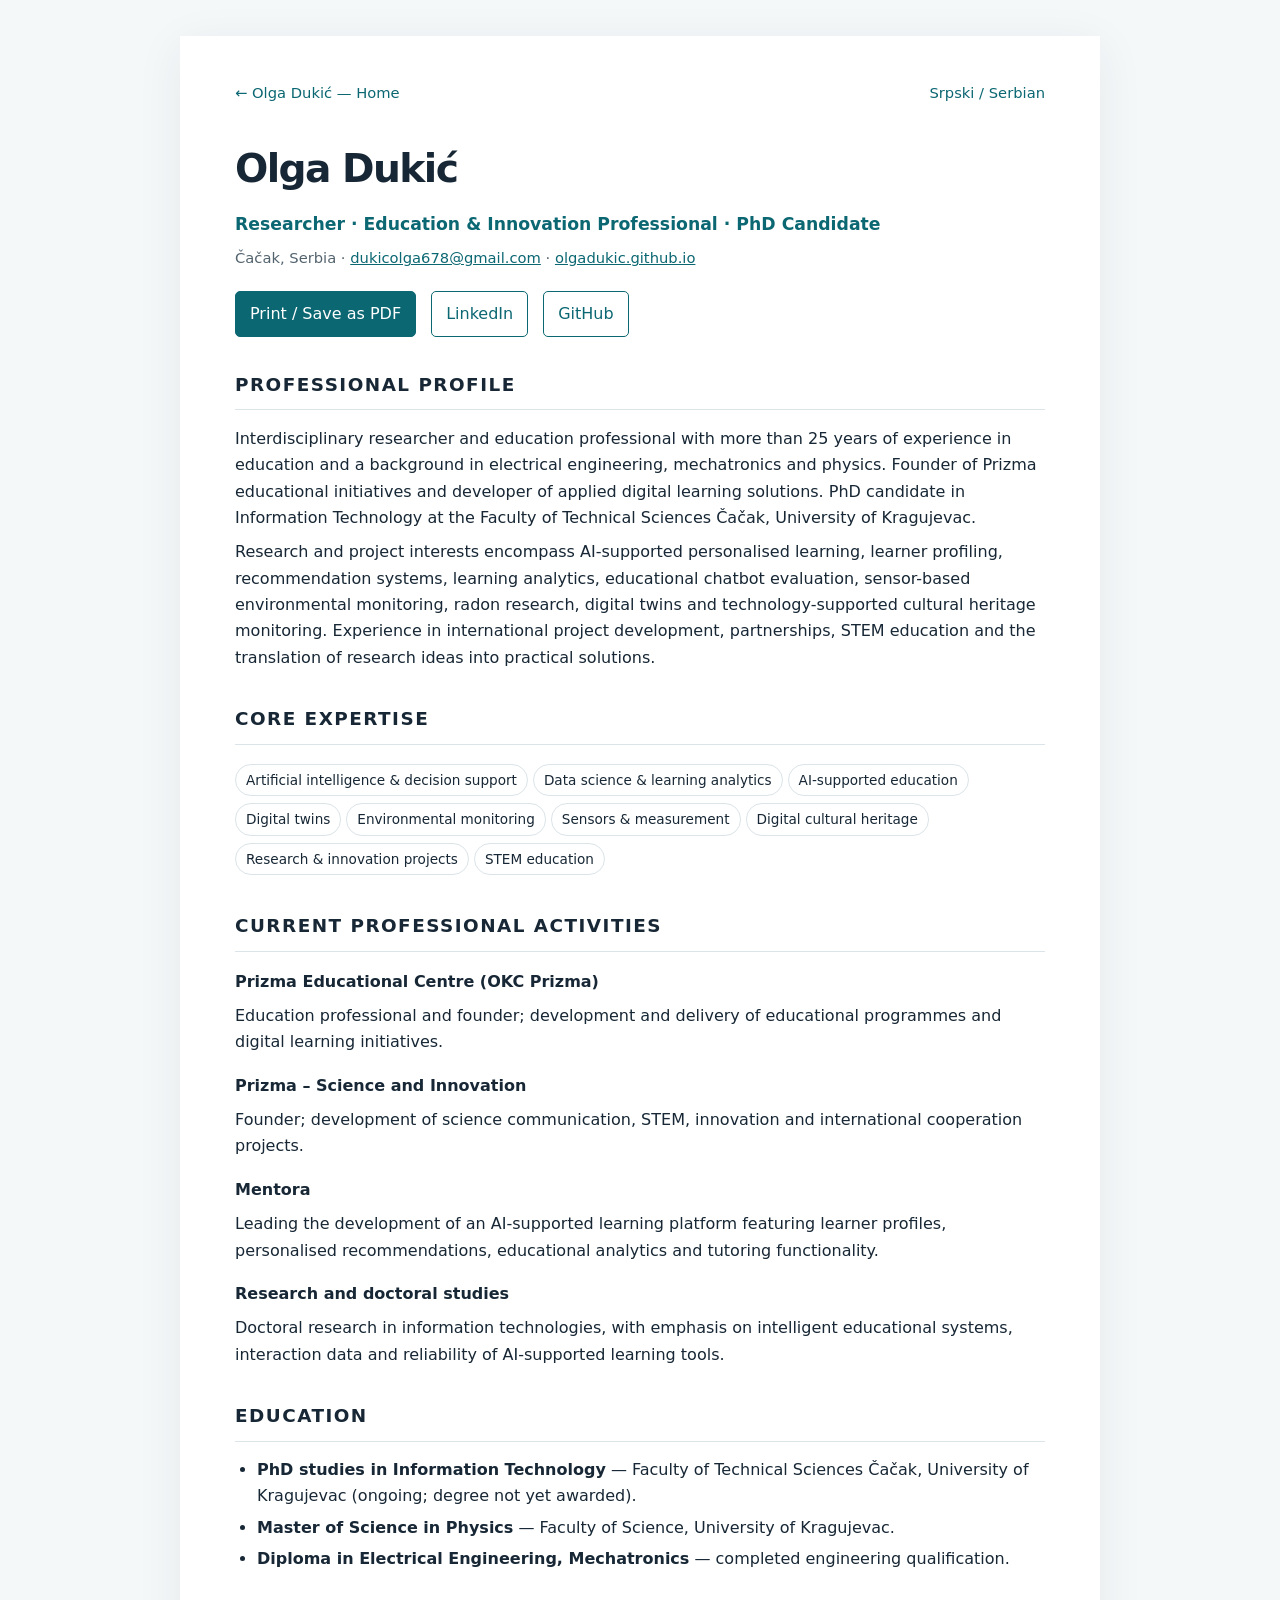
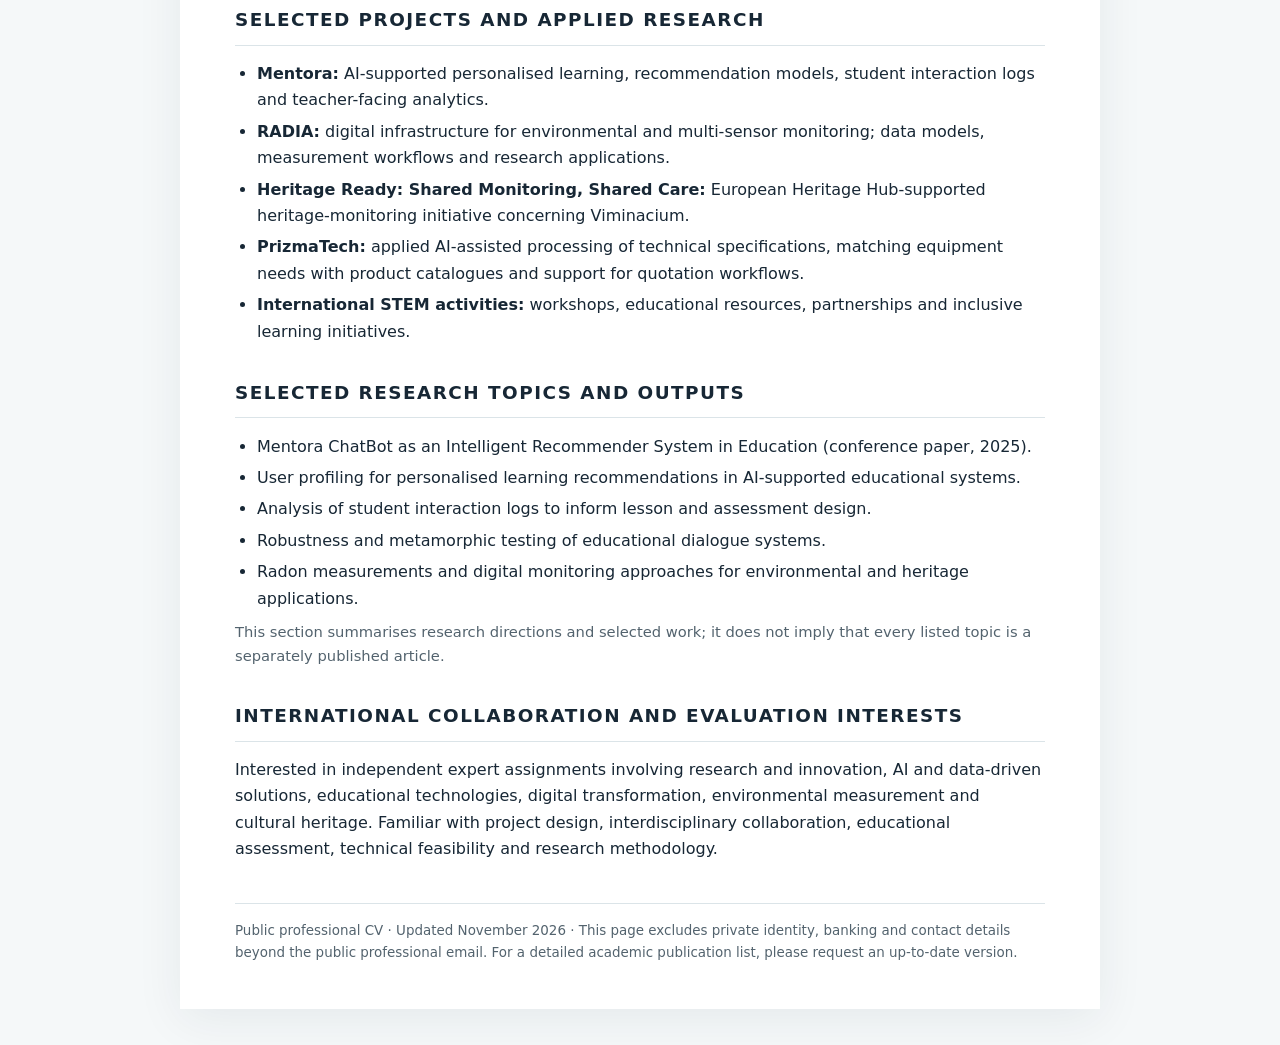
==== cv.html @ 3a0bdd66 "Add public English professional CV for expert applications" ====
<!doctype html>
<html lang="en">
<head>
<meta charset="utf-8"><meta name="viewport" content="width=device-width,initial-scale=1">
<title>Curriculum Vitae | Olga Dukić</title>
<meta name="description" content="Professional and research CV of Olga Dukić: AI in education, learning analytics, digital twins, environmental monitoring and innovation projects.">
<link rel="canonical" href="https://olgadukic.github.io/cv.html">
<style>
:root{color-scheme:light;--ink:#172735;--muted:#53636e;--line:#dbe4e8;--accent:#0b6772}
*{box-sizing:border-box}body{margin:0;background:#f5f8f9;color:var(--ink);font-family:system-ui,-apple-system,Segoe UI,Arial,sans-serif;line-height:1.65}
main{max-width:920px;margin:36px auto;padding:45px 55px;background:#fff;box-shadow:0 10px 45px #122a3612}
nav{display:flex;gap:20px;justify-content:space-between;align-items:center;font-size:.92rem;margin-bottom:32px}a{color:var(--accent)}nav a{text-decoration:none}h1{font-size:2.45rem;margin:0;letter-spacing:-.04em}h2{font-size:1.15rem;text-transform:uppercase;letter-spacing:.08em;border-bottom:1px solid var(--line);padding-bottom:9px;margin-top:33px}h3{font-size:1rem;margin:17px 0 3px}p{margin:8px 0}ul{padding-left:22px;margin:8px 0}li{margin:5px 0}.sub{font-size:1.08rem;color:var(--accent);font-weight:600}.small,.meta{color:var(--muted);font-size:.92rem}.pill{display:inline-block;border:1px solid var(--line);padding:4px 10px;margin:4px 5px 3px 0;border-radius:16px;font-size:.85rem}.actions{display:flex;gap:15px;flex-wrap:wrap;margin:20px 0}.actions a,.actions button{border:1px solid var(--accent);border-radius:5px;background:#fff;color:var(--accent);padding:9px 14px;text-decoration:none;font:inherit;cursor:pointer}.actions button{background:var(--accent);color:white}footer{margin-top:40px;border-top:1px solid var(--line);padding-top:16px;color:var(--muted);font-size:.84rem}
@media(max-width:650px){main{margin:0;padding:22px}h1{font-size:2rem}}@media print{body{background:#fff}main{margin:0;padding:0;box-shadow:none;max-width:none}nav,.actions{display:none}h2{break-after:avoid}li{break-inside:avoid}a{color:inherit;text-decoration:none}}
</style>
</head>
<body><main>
<nav><a href="index-en.html">← Olga Dukić — Home</a><a href="index.html">Srpski / Serbian</a></nav>
<header><h1>Olga Dukić</h1><p class="sub">Researcher · Education &amp; Innovation Professional · PhD Candidate</p><p class="meta">Čačak, Serbia · <a href="mailto:dukicolga678@gmail.com">dukicolga678@gmail.com</a> · <a href="https://olgadukic.github.io/">olgadukic.github.io</a></p></header>
<div class="actions"><button onclick="window.print()">Print / Save as PDF</button><a href="https://www.linkedin.com/in/olga-dukic-ab0977118/">LinkedIn</a><a href="https://github.com/OlgaDukic">GitHub</a></div>
<section><h2>Professional profile</h2>
<p>Interdisciplinary researcher and education professional with more than 25 years of experience in education and a background in electrical engineering, mechatronics and physics. Founder of Prizma educational initiatives and developer of applied digital learning solutions. PhD candidate in Information Technology at the Faculty of Technical Sciences Čačak, University of Kragujevac.</p>
<p>Research and project interests encompass AI-supported personalised learning, learner profiling, recommendation systems, learning analytics, educational chatbot evaluation, sensor-based environmental monitoring, radon research, digital twins and technology-supported cultural heritage monitoring. Experience in international project development, partnerships, STEM education and the translation of research ideas into practical solutions.</p></section>
<section><h2>Core expertise</h2>
<span class="pill">Artificial intelligence &amp; decision support</span><span class="pill">Data science &amp; learning analytics</span><span class="pill">AI-supported education</span><span class="pill">Digital twins</span><span class="pill">Environmental monitoring</span><span class="pill">Sensors &amp; measurement</span><span class="pill">Digital cultural heritage</span><span class="pill">Research &amp; innovation projects</span><span class="pill">STEM education</span></section>
<section><h2>Current professional activities</h2>
<h3>Prizma Educational Centre (OKC Prizma)</h3><p>Education professional and founder; development and delivery of educational programmes and digital learning initiatives.</p>
<h3>Prizma – Science and Innovation</h3><p>Founder; development of science communication, STEM, innovation and international cooperation projects.</p>
<h3>Mentora</h3><p>Leading the development of an AI-supported learning platform featuring learner profiles, personalised recommendations, educational analytics and tutoring functionality.</p>
<h3>Research and doctoral studies</h3><p>Doctoral research in information technologies, with emphasis on intelligent educational systems, interaction data and reliability of AI-supported learning tools.</p></section>
<section><h2>Education</h2>
<ul><li><strong>PhD studies in Information Technology</strong> — Faculty of Technical Sciences Čačak, University of Kragujevac (ongoing; degree not yet awarded).</li>
<li><strong>Master of Science in Physics</strong> — Faculty of Science, University of Kragujevac.</li>
<li><strong>Diploma in Electrical Engineering, Mechatronics</strong> — completed engineering qualification.</li></ul></section>
<section><h2>Selected projects and applied research</h2>
<ul>
<li><strong>Mentora:</strong> AI-supported personalised learning, recommendation models, student interaction logs and teacher-facing analytics.</li>
<li><strong>RADIA:</strong> digital infrastructure for environmental and multi-sensor monitoring; data models, measurement workflows and research applications.</li>
<li><strong>Heritage Ready: Shared Monitoring, Shared Care:</strong> European Heritage Hub-supported heritage-monitoring initiative concerning Viminacium.</li>
<li><strong>PrizmaTech:</strong> applied AI-assisted processing of technical specifications, matching equipment needs with product catalogues and support for quotation workflows.</li>
<li><strong>International STEM activities:</strong> workshops, educational resources, partnerships and inclusive learning initiatives.</li>
</ul></section>
<section><h2>Selected research topics and outputs</h2>
<ul>
<li>Mentora ChatBot as an Intelligent Recommender System in Education (conference paper, 2025).</li>
<li>User profiling for personalised learning recommendations in AI-supported educational systems.</li>
<li>Analysis of student interaction logs to inform lesson and assessment design.</li>
<li>Robustness and metamorphic testing of educational dialogue systems.</li>
<li>Radon measurements and digital monitoring approaches for environmental and heritage applications.</li>
</ul><p class="small">This section summarises research directions and selected work; it does not imply that every listed topic is a separately published article.</p></section>
<section><h2>International collaboration and evaluation interests</h2>
<p>Interested in independent expert assignments involving research and innovation, AI and data-driven solutions, educational technologies, digital transformation, environmental measurement and cultural heritage. Familiar with project design, interdisciplinary collaboration, educational assessment, technical feasibility and research methodology.</p></section>
<footer>Public professional CV · Updated November 2026 · This page excludes private identity, banking and contact details beyond the public professional email. For a detailed academic publication list, please request an up-to-date version.</footer>
</main></body></html>
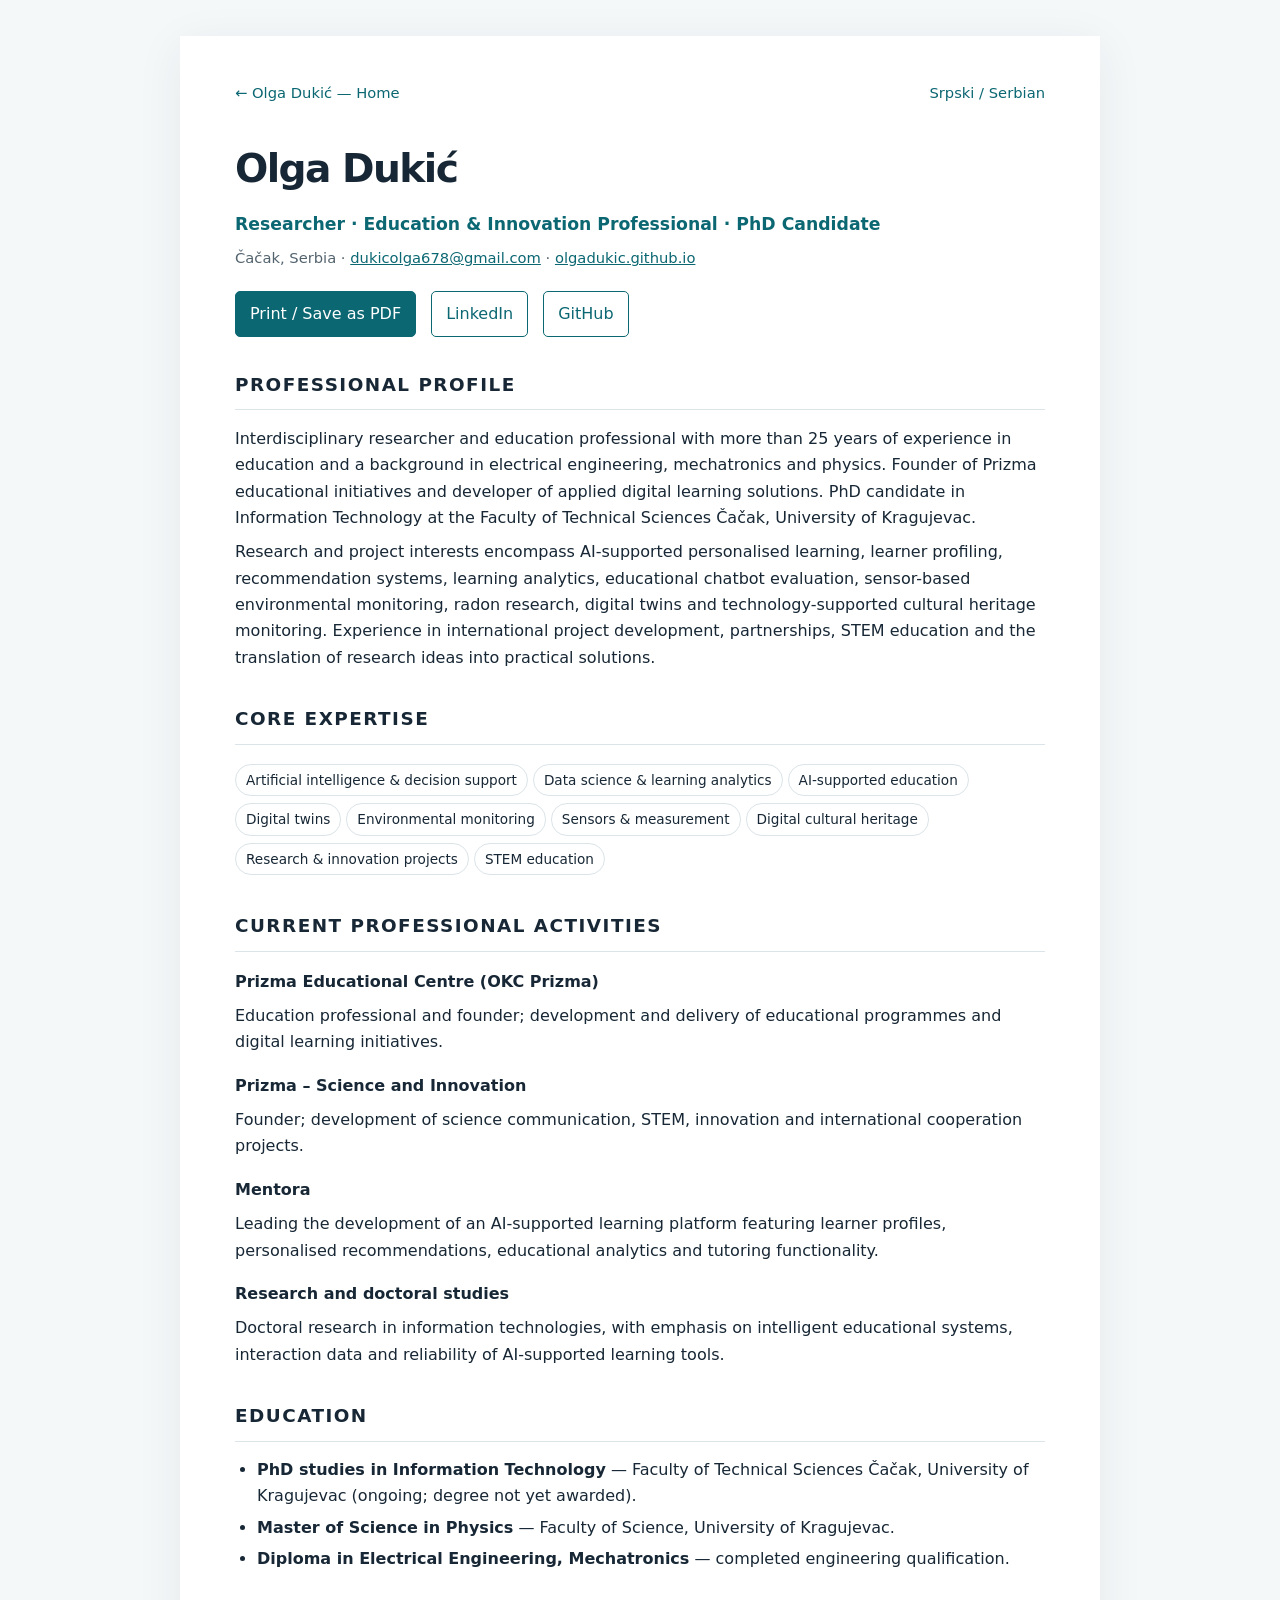
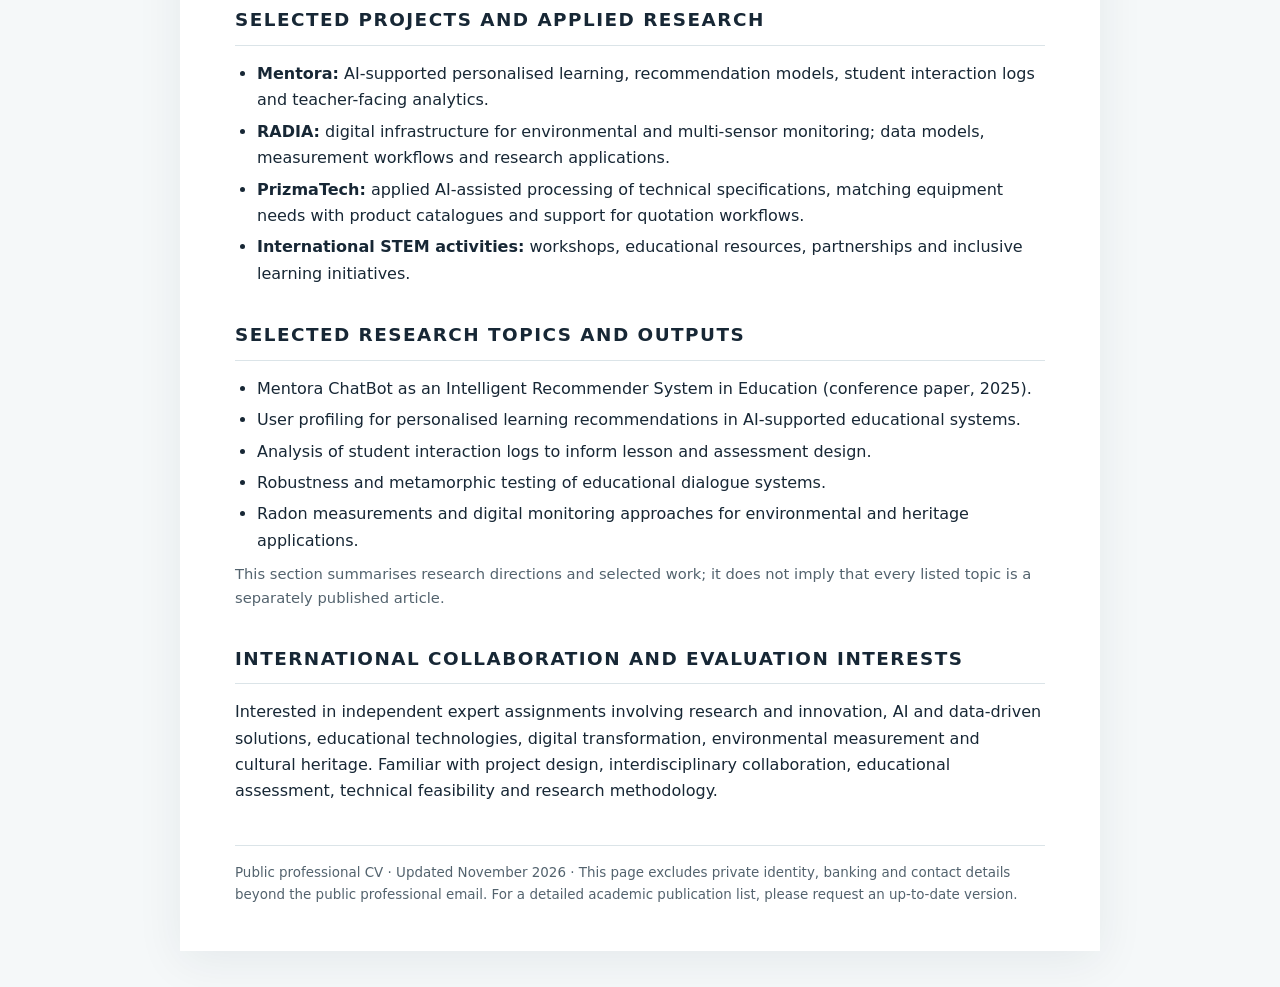
==== commit ab29655e: "Update selected projects in public CV" ====
--- a/cv.html
+++ b/cv.html
@@ -35,7 +35,6 @@
 <ul>
 <li><strong>Mentora:</strong> AI-supported personalised learning, recommendation models, student interaction logs and teacher-facing analytics.</li>
 <li><strong>RADIA:</strong> digital infrastructure for environmental and multi-sensor monitoring; data models, measurement workflows and research applications.</li>
-<li><strong>Heritage Ready: Shared Monitoring, Shared Care:</strong> European Heritage Hub-supported heritage-monitoring initiative concerning Viminacium.</li>
 <li><strong>PrizmaTech:</strong> applied AI-assisted processing of technical specifications, matching equipment needs with product catalogues and support for quotation workflows.</li>
 <li><strong>International STEM activities:</strong> workshops, educational resources, partnerships and inclusive learning initiatives.</li>
 </ul></section>
